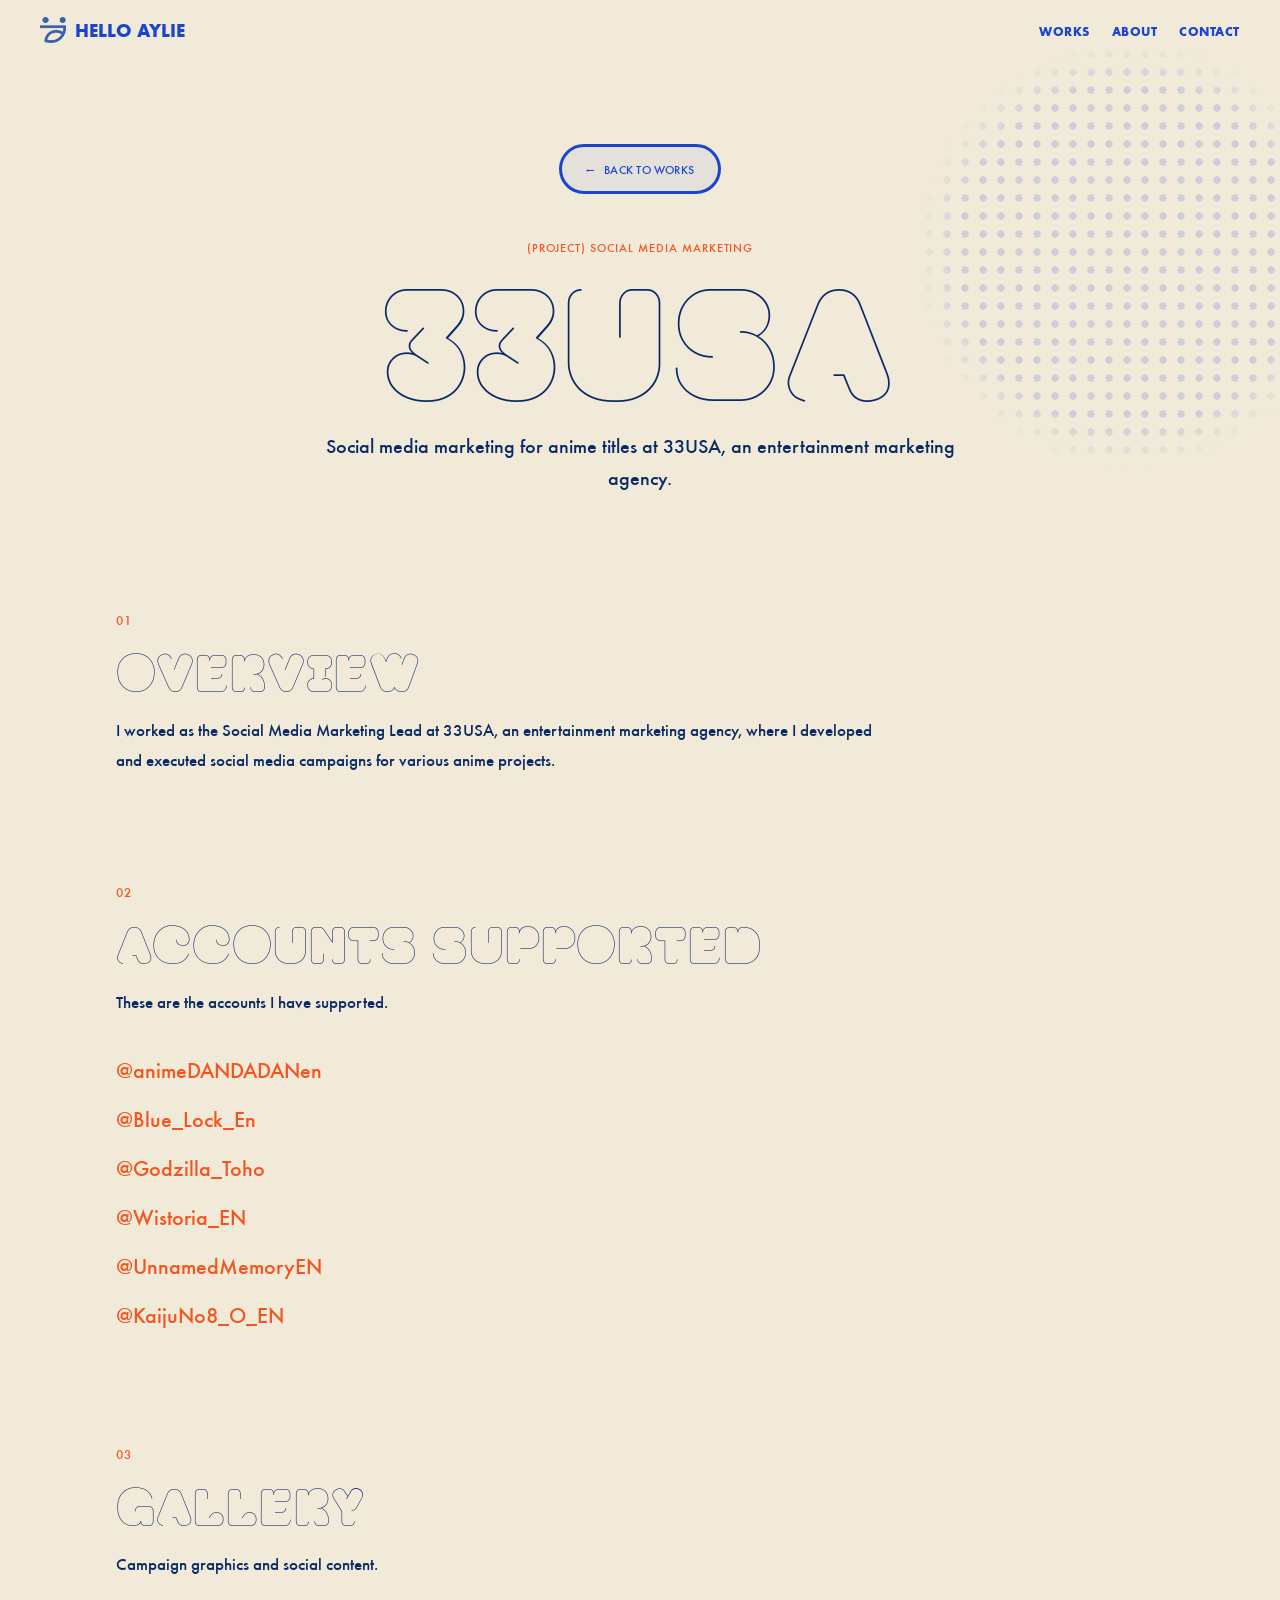
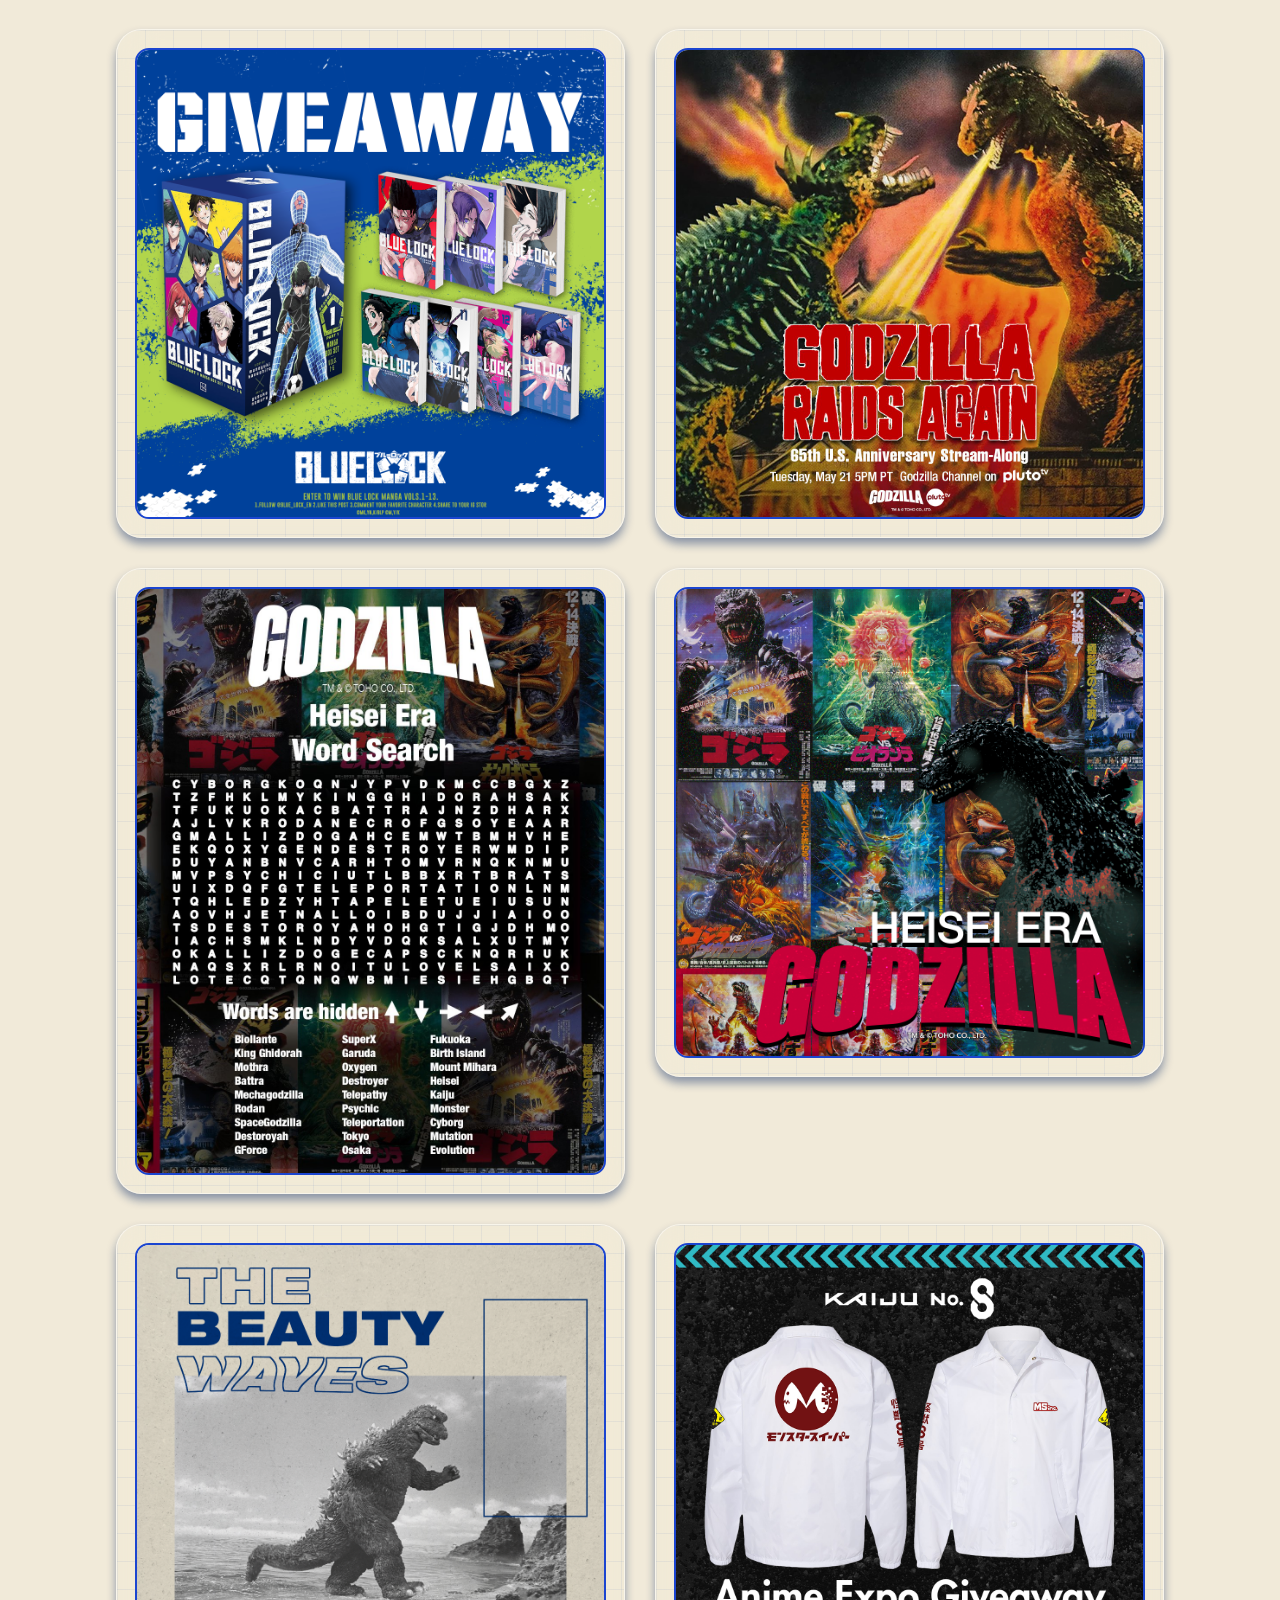
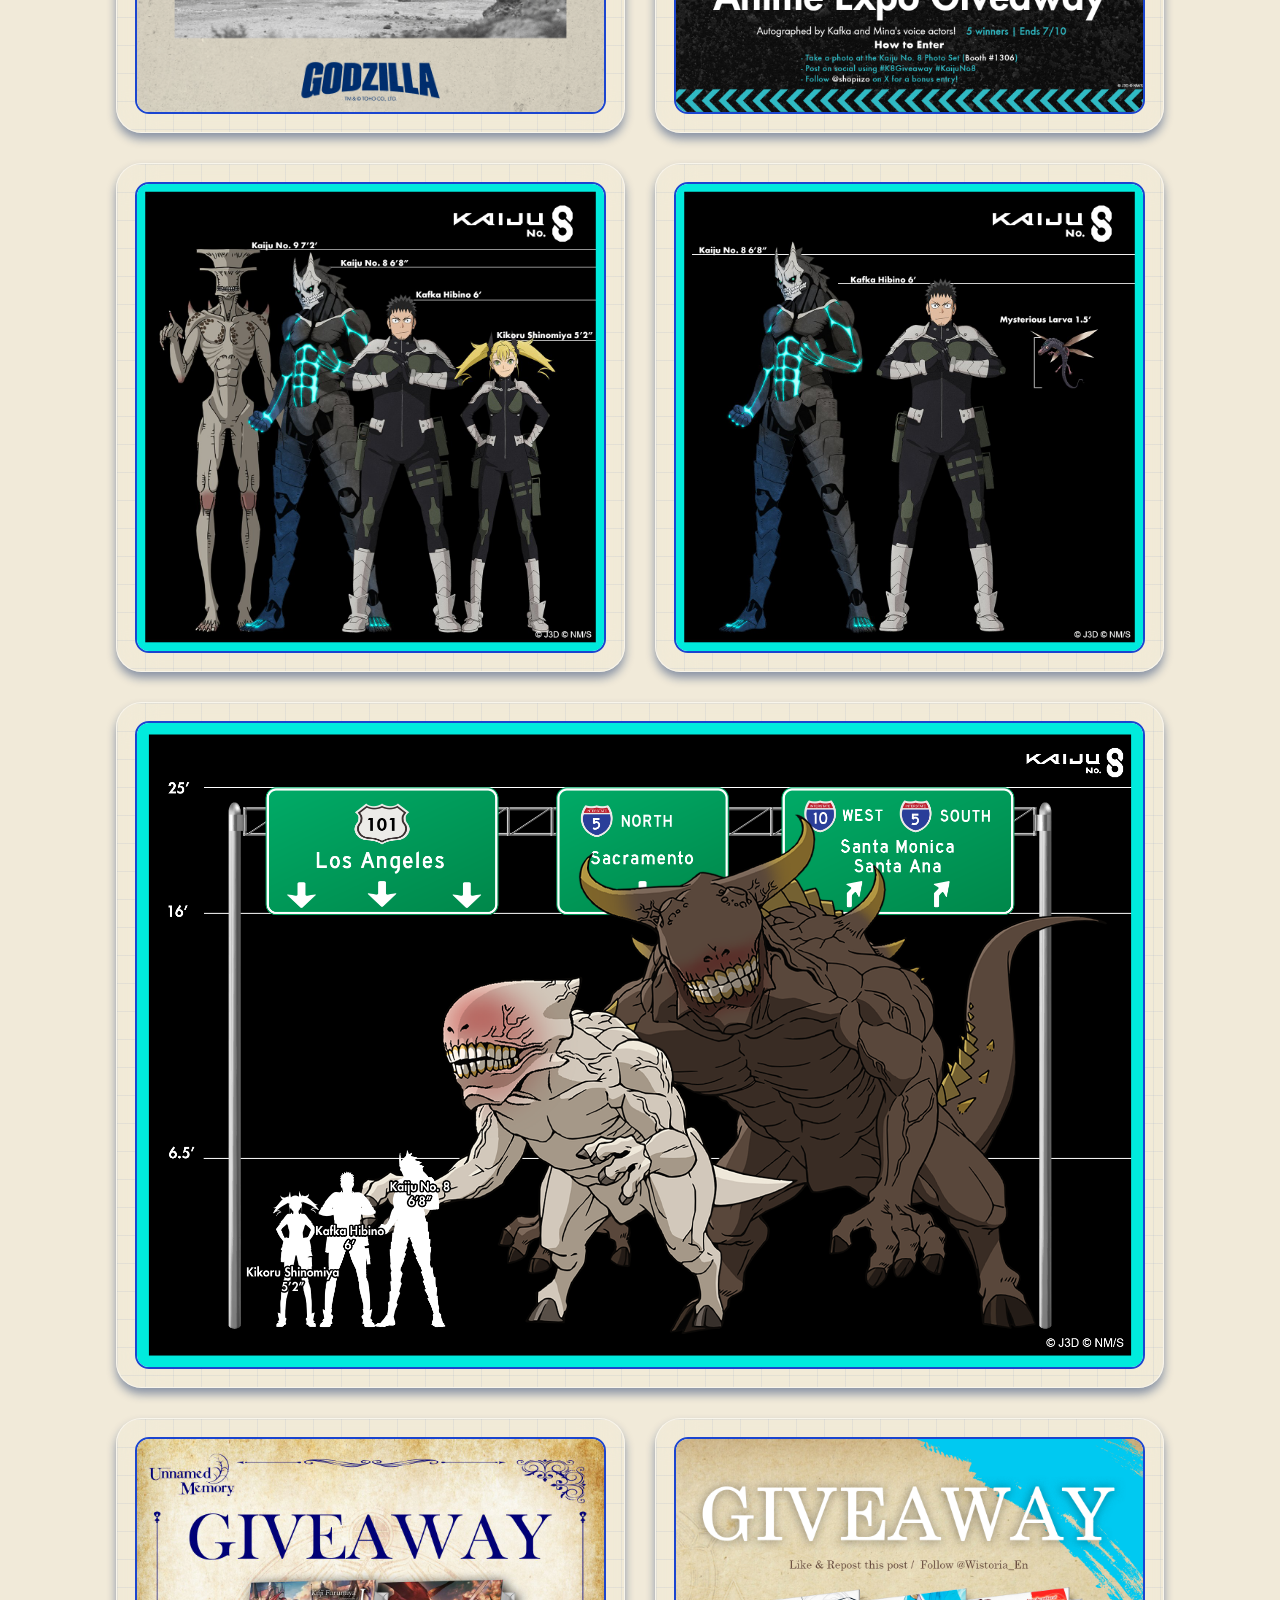
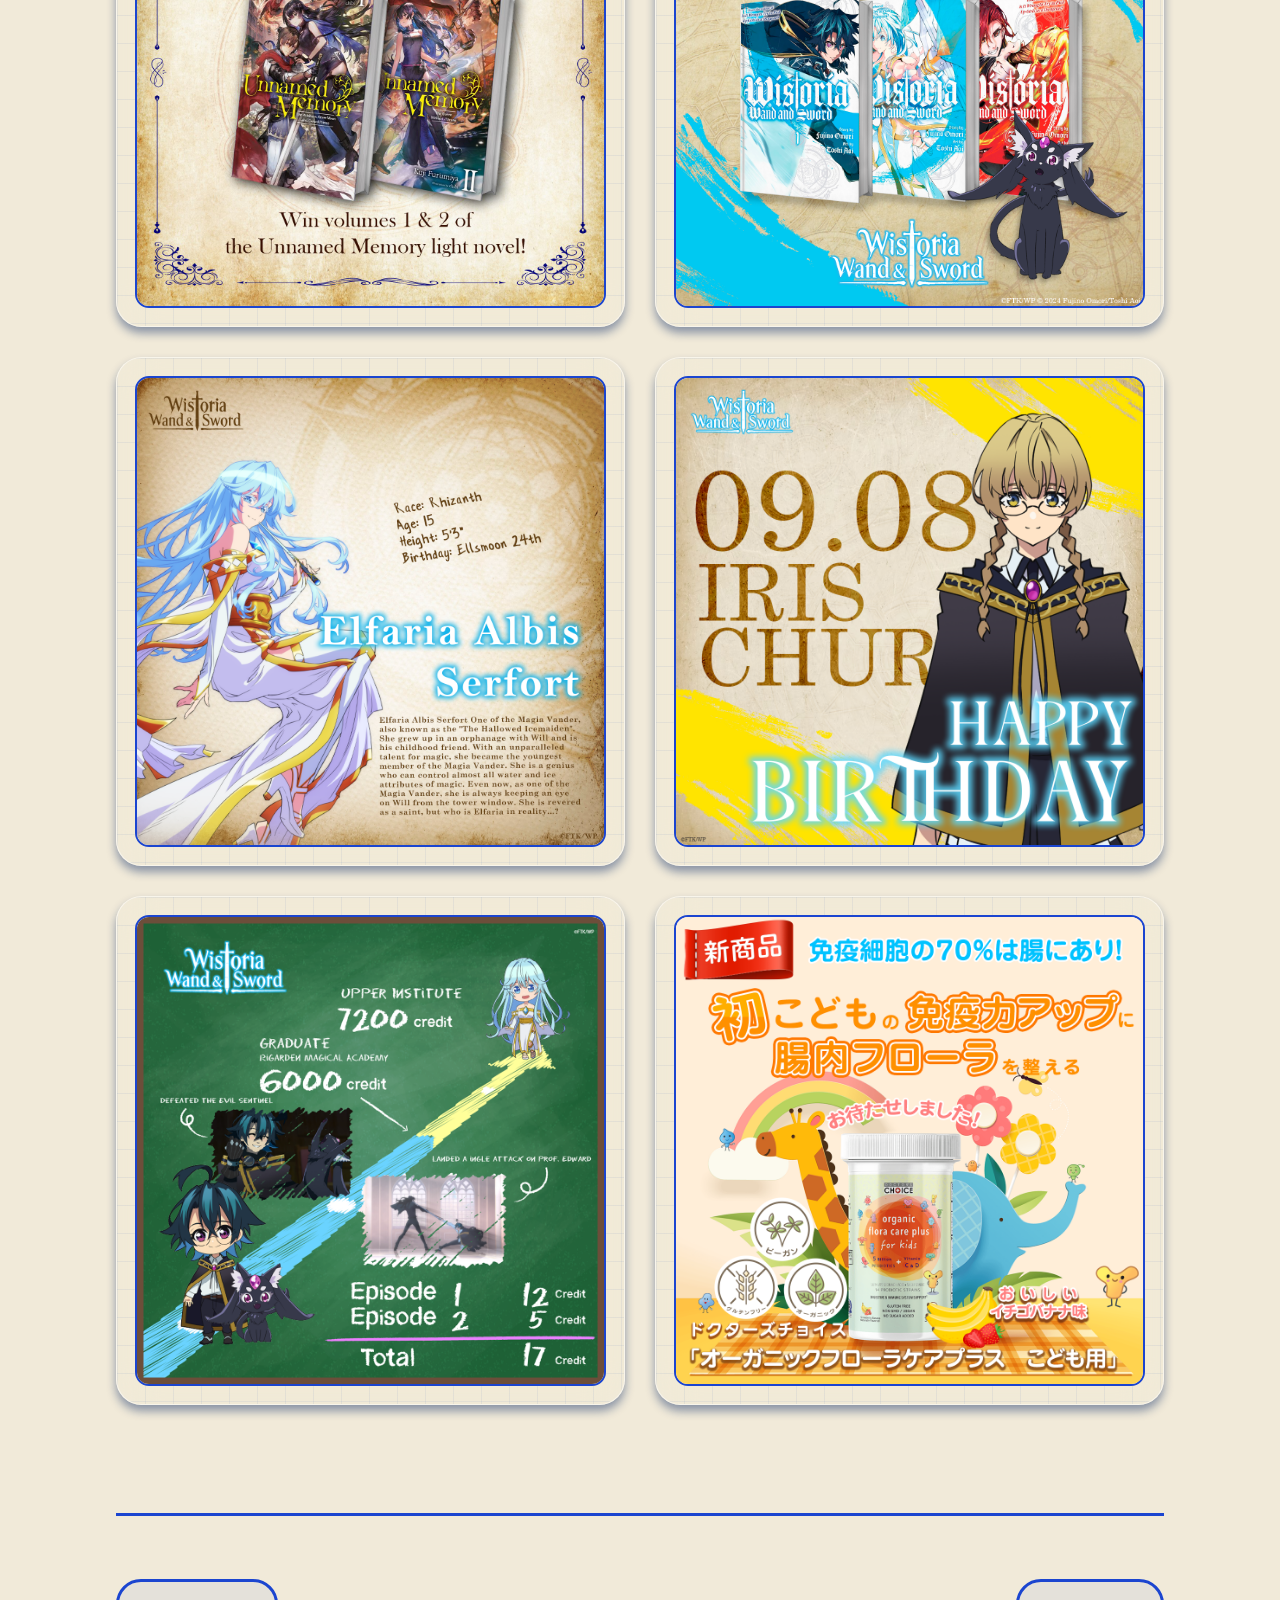
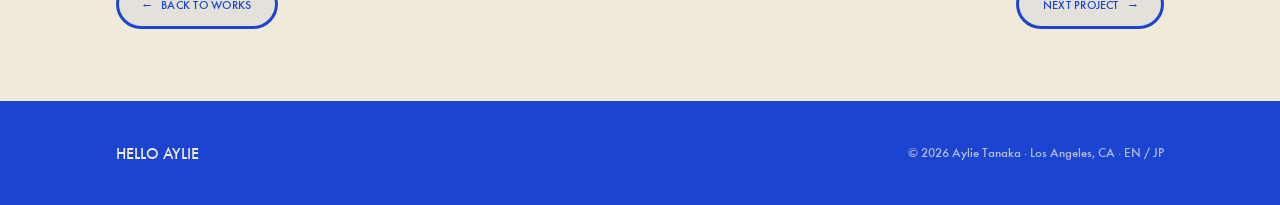
==== 33USA.html @ 807443b5 "first commit" ====
<!doctype html>
<html lang="en">
<head>
<meta charset="utf-8" />
<meta name="viewport" content="width=device-width, initial-scale=1" />
<title>33USA — Aylie Tanaka</title>
<link rel="icon" href="assets/aylie-logo-blue.png" />
<link rel="preconnect" href="https://fonts.googleapis.com" />
<link rel="preconnect" href="https://fonts.gstatic.com" crossorigin />
<link href="https://fonts.googleapis.com/css2?family=Bungee+Hairline&family=Bungee&display=swap" rel="stylesheet" />
<link rel="stylesheet" href="lima-font.css" />
<link rel="stylesheet" href="fascinate-font.css" />
<link rel="stylesheet" href="oi-font.css" />
<link rel="stylesheet" href="moirai-font.css" />
<link rel="stylesheet" href="colors_and_type.css" />
<link rel="stylesheet" href="futura-font.css" />
<link rel="stylesheet" href="riso.css" />
<style>
  * { box-sizing: border-box; margin: 0; padding: 0; }
  :root {
    --blue: #1B45D0; --navy: #0A2A66; --gold: #F4541E; --red: #E03A1C; --cream: #F1EAD9; --lgray: #E4E1DA;
    --font-display: 'Moirai One', 'Oi', 'Lima', sans-serif;
    --font-fat: 'Futura', 'Jost', sans-serif;
    --ease: cubic-bezier(0.22, 0.61, 0.36, 1);
  }
  html { scroll-behavior: smooth; }
  body { background: var(--cream); color: var(--blue); font-family: var(--font-sans); overflow-x: hidden; }
  img { max-width: 100%; display: block; }
  a { color: inherit; text-decoration: none; }
  .wrap { max-width: 1160px; margin: 0 auto; padding: 0 clamp(20px, 5vw, 56px); }

  /* veil */
  #veil { position: fixed; inset: 0; background: var(--cream); z-index: 150; opacity: 0; pointer-events: none; transition: opacity .45s var(--ease); }
  #veil.show { opacity: 1; pointer-events: auto; }

  /* ===== FOLDER TABS (right-side nav) ===== */
  .folder-tabs { position: fixed; right: 0; top: 50%; transform: translateY(-50%); z-index: 70; display: flex; flex-direction: column; gap: 14px; }
  .ftab { position: relative; width: 122px; height: 184px; background: #cdc3ac; clip-path: polygon(100% 0, 100% 100%, 0 76%, 0 24%); filter: drop-shadow(-4px 5px 7px rgba(70,55,30,0.28)); display: flex; align-items: center; justify-content: flex-start; padding-left: 14px; cursor: pointer; transform: translateX(70px); transition: transform .4s var(--ease), background .25s var(--ease); }
  .ftab::before { content: ''; position: absolute; left: 0; top: 0; bottom: 0; width: 5px; background: var(--acc, transparent); }
  .ftab .ftab-label { writing-mode: vertical-rl; transform: rotate(180deg); font-family: 'Futura Text', var(--font-mono); font-size: 14px; font-weight: 700; letter-spacing: 0.2em; text-transform: lowercase; color: #5b5142; white-space: nowrap; }
  .ftab:hover { transform: translateX(34px); background: #d8cfb9; }
  .ftab.about { --acc: #1B45D0; }
  .ftab.work { --acc: #F4541E; }
  .ftab.contact { --acc: #E03A1C; }
  @media (max-width: 640px) {
    .folder-tabs { gap: 10px; }
    .ftab { width: 96px; height: 142px; transform: translateX(58px); padding-left: 11px; }
    .ftab:hover { transform: translateX(28px); }
    .ftab .ftab-label { font-size: 12px; letter-spacing: 0.14em; }
  }

  /* doodles */
  .doodle { position: absolute; color: var(--blue); pointer-events: none; z-index: 0; }
  .doodle.gold { color: var(--gold); }
  .doodle svg { width: 100%; height: 100%; display: block; overflow: visible; }
  @keyframes wiggle { 0%,100% { transform: rotate(-7deg); } 50% { transform: rotate(7deg); } }
  @keyframes bob { 0%,100% { transform: translateY(0); } 50% { transform: translateY(-12px); } }
  @keyframes spin { to { transform: rotate(360deg); } }
  @keyframes pulse { 0%,100% { transform: scale(1); opacity: .9; } 50% { transform: scale(1.25); opacity: 1; } }
  @keyframes drift { 0%,100% { transform: translate(0,0) rotate(0); } 50% { transform: translate(14px,-16px) rotate(10deg); } }
  .dwiggle { animation: wiggle 3.6s var(--ease) infinite; }
  .dbob { animation: bob 4s ease-in-out infinite; }
  .dspin { animation: spin 14s linear infinite; }
  .dpulse { animation: pulse 3s ease-in-out infinite; }
  .ddrift { animation: drift 8s ease-in-out infinite; }

  /* header */
  .site-head { position: fixed; top: 0; left: 0; right: 0; z-index: 60; display: flex; align-items: center; justify-content: space-between; padding: 16px clamp(16px, 5vw, 40px); }
  .site-head .logo { display: flex; align-items: center; gap: 9px; font-family: var(--font-display); font-size: 19px; color: var(--blue); }
  .site-head .logo img { width: 26px; height: 26px; object-fit: contain; }
  .site-nav { display: flex; gap: 22px; }
  .site-nav a { font-family: var(--font-display); font-size: 13px; letter-spacing: 0.04em; color: var(--blue); transition: color 200ms var(--ease); }
  .site-nav a:hover { color: var(--gold); }

  /* back / next pills */
  .navlink { display: inline-flex; align-items: center; gap: 10px; font-family: var(--font-fat); font-size: 12px; letter-spacing: 0.02em; color: var(--blue); background: var(--lgray); border: 3px solid var(--blue); border-radius: 999px; padding: 13px 24px; transition: transform .24s var(--ease), background .24s var(--ease), box-shadow .24s var(--ease); }
  .navlink:hover { background: var(--gold); transform: translate(-2px,-2px); box-shadow: 5px 6px 0 var(--blue); }
  .navlink .a { transition: transform .24s var(--ease); }
  .navlink.back:hover .a { transform: translateX(-5px); }
  .navlink.next:hover .a { transform: translateX(5px); }

  /* hero */
  .dp-hero { position: relative; padding: clamp(110px, 16vh, 170px) 0 clamp(40px, 7vh, 80px); text-align: center; }
  .dp-back-top { position: relative; z-index: 2; display: flex; justify-content: center; margin-bottom: clamp(26px, 4vw, 44px); }
  .dp-eyebrow { font-family: var(--font-fat); font-size: 12px; letter-spacing: 0.08em; color: var(--gold); margin-bottom: 18px; }
  .dp-title { font-family: var(--font-display); font-weight: 400; font-size: clamp(3.4rem, 16vw, 12rem); line-height: 0.9; letter-spacing: 0.03em; text-transform: uppercase; color: var(--blue); }
  .dp-sub { font-family: var(--font-sans); font-size: clamp(15px, 1.8vw, 20px); line-height: 1.6; color: var(--blue); max-width: 640px; margin: 26px auto 0; }
  .dp-disclaimer { font-family: var(--font-sans); font-size: 12px; color: rgba(0,60,166,0.5); margin-top: 16px; font-style: italic; }

  /* section rows */
  .dp-section { padding: clamp(34px, 6vh, 70px) 0; }
  .dp-row { display: grid; grid-template-columns: 1fr; gap: clamp(22px, 3.5vw, 44px); align-items: center; }
  .dp-row.rev { grid-template-columns: 1fr; }
  .dp-row.rev .dp-text { order: 0; }
  .dp-row .dp-text { max-width: 760px; }
  .dp-num { font-family: var(--font-fat); font-size: 13px; color: var(--gold); letter-spacing: 0.04em; margin-bottom: 16px; }
  .dp-h { font-family: var(--font-display); font-weight: 400; font-size: clamp(1.8rem, 4vw, 3rem); line-height: 1; letter-spacing: 0.02em; text-transform: uppercase; color: var(--blue); margin-bottom: 20px; }
  .dp-p { font-family: var(--font-sans); font-size: clamp(15px, 1.5vw, 17px); line-height: 1.8; color: var(--blue); max-width: 520px; }
  .dp-duo { display: grid; grid-template-columns: 1fr; gap: clamp(22px, 3.5vw, 44px); margin-top: clamp(24px, 3.5vw, 44px); }
  .dp-textfull { max-width: 760px; }
  .dp-textfull .dp-p { max-width: 760px; }
  .acct-list { list-style: none; margin: clamp(20px,3vw,30px) 0 0; padding: 0; display: flex; flex-direction: column; gap: 4px; max-width: 520px; }
  .acct-list a { font-family: var(--font-fat); font-size: clamp(16px, 2.2vw, 22px); color: var(--gold); text-decoration: none; display: inline-block; padding: 6px 0; transition: opacity 200ms var(--ease); }
  .acct-list a:hover { text-decoration: underline; text-underline-offset: 4px; opacity: 0.8; }

  /* image card (grid-paper) — large, no tilt */
  .box { position: relative; background: rgba(241, 234, 217, 0.55); -webkit-backdrop-filter: blur(10px) saturate(1.2); backdrop-filter: blur(10px) saturate(1.2); border: 1px solid rgba(255,255,255,0.5); border-radius: clamp(18px, 2vw, 28px); padding: clamp(12px, 1.6vw, 18px); overflow: hidden; box-shadow: 0 4px 10px rgba(10,42,102,0.20); }
  .dp-duo .box, .gallery .box { background: rgba(241, 234, 217, 0.40); -webkit-backdrop-filter: blur(20px) saturate(1.3); backdrop-filter: blur(20px) saturate(1.3); box-shadow: 0 6px 10px rgba(10,42,102,0.45); }
  .box::before { content: ''; position: absolute; inset: 0; z-index: 0; pointer-events: none; background-image: linear-gradient(rgba(0,60,166,0.06) 1px, transparent 1px), linear-gradient(90deg, rgba(0,60,166,0.06) 1px, transparent 1px); background-size: 28px 28px; }
  .box .shot { position: relative; z-index: 1; border-radius: 14px; overflow: hidden; border: 2px solid var(--blue); aspect-ratio: 16 / 9; background: var(--cream); }
  .box .shot img { width: 100%; height: 100%; object-fit: cover; }
  .box.t-left .shot, .box.t-right .shot { transform: none; }
  .box .p-acc { position: absolute; z-index: 2; pointer-events: none; }
  .box .p-acc svg { width: 100%; height: 100%; display: block; overflow: visible; }

  /* bottom nav */
  .dp-foot-nav { display: flex; align-items: center; justify-content: space-between; gap: 18px; flex-wrap: wrap; padding: clamp(40px, 7vh, 90px) 0 0; border-top: 3px solid var(--blue); margin-top: clamp(40px, 6vh, 80px); }

  footer { background: var(--blue); color: rgba(248,239,224,0.7); padding: 40px 0; margin-top: clamp(50px, 8vh, 100px); }
  .foot-row { display: flex; align-items: center; justify-content: space-between; gap: 18px; flex-wrap: wrap; font-family: var(--font-sans); font-size: 13px; }
  .foot-row .fb { font-family: var(--font-fat); color: var(--cream); font-size: 16px; }

  /* reveal — alternating horizontal slide-in */
  .reveal { opacity: 0; transform: translateX(-72px); transition: opacity 560ms var(--ease), transform 560ms var(--ease); will-change: opacity, transform; }
  .reveal.from-right { transform: translateX(72px); }
  .reveal.is-visible { opacity: 1; transform: none; }

  /* gallery grid */
  .gallery { display: grid; grid-template-columns: 1fr 1fr; gap: clamp(16px, 2.4vw, 30px); margin-top: clamp(28px, 4vw, 50px); align-items: start; }
  .gallery .box .shot { aspect-ratio: auto; background: #fff; }
  .gallery .box .shot img { width: 100%; height: auto; object-fit: contain; display: block; }
  .gallery .span2 { grid-column: 1 / -1; }
  @media (max-width: 760px) { .gallery { grid-template-columns: 1fr; } }

  @media (max-width: 860px) {
    .site-nav { display: none; }
    .dp-row, .dp-row.rev { grid-template-columns: 1fr; gap: 30px; }
    .dp-row.rev .dp-text { order: 0; }
    .dp-duo { grid-template-columns: 1fr; }
  }
  @media (prefers-reduced-motion: reduce) {
    .doodle, .box .shot { animation: none !important; }
    .reveal { opacity: 1 !important; transform: none !important; transition: none; }
  }

  /* ---- Protect project media from glass/noise: images always crisp & on top ---- */
  .box .shot { position: relative; z-index: 2; isolation: isolate; -webkit-backdrop-filter: none !important; backdrop-filter: none !important; filter: none !important; mix-blend-mode: normal !important; }
  .box .shot img, .box .shot video { filter: none !important; -webkit-backdrop-filter: none !important; backdrop-filter: none !important; mix-blend-mode: normal !important; opacity: 1 !important; }

  /* ---- Kill image parallax / ghosting: media stays perfectly still ---- */
  .ca-layer { display: none !important; }
  .box .shot img, .box .shot video { transform: none !important; transition: none !important; will-change: auto !important; }

  /* Futura header override */
  .site-head .logo, .site-nav a { font-family: 'Futura', 'Jost', sans-serif !important; font-weight: 700; }
</style>
</head>
<body>
<div id="veil" class="show"></div>

<header class="site-head">
  <a href="index.html#top" class="logo" data-pagelink><img src="assets/aylie-logo-blue.png" alt="Aylie" />HELLO AYLIE</a>
  <nav class="site-nav">
    <a href="index.html#works" data-pagelink>WORKS</a>
    <a href="index.html#about" data-pagelink>ABOUT</a>
    <a href="index.html#contact" data-pagelink>CONTACT</a>
  </nav>
</header>

<!-- HERO -->
<section class="dp-hero">

  <div class="wrap">
    <div class="dp-back-top"><a href="index.html#works" class="navlink back" data-pagelink><span class="a">←</span> BACK TO WORKS</a></div>
    <div class="dp-eyebrow">(PROJECT) SOCIAL MEDIA MARKETING</div>
    <h1 class="dp-title" style="font-size:clamp(3rem,12vw,9rem);">33USA</h1>
    <p class="dp-sub">Social media marketing for anime titles at 33USA, an entertainment marketing agency.</p>
  </div>
</section>

<!-- SECTION 1 — OVERVIEW -->
<section class="dp-section">
  <div class="wrap">
    <div class="dp-textfull reveal">
      <div class="dp-num">01</div>
      <h2 class="dp-h">Overview</h2>
      <p class="dp-p">I worked as the Social Media Marketing Lead at 33USA, an entertainment marketing agency, where I developed and executed social media campaigns for various anime projects.</p>
    </div>
  </div>
</section>

<!-- SECTION 2 — ACCOUNTS -->
<section class="dp-section">
  <div class="wrap">
    <div class="dp-textfull reveal">
      <div class="dp-num">02</div>
      <h2 class="dp-h">Accounts supported</h2>
      <p class="dp-p">These are the accounts I have supported.</p>
      <ul class="acct-list reveal">
        <li><a href="https://x.com/animeDANDADANen" target="_blank" rel="noopener">@animeDANDADANen</a></li>
        <li><a href="https://x.com/Blue_Lock_En" target="_blank" rel="noopener">@Blue_Lock_En</a></li>
        <li><a href="https://x.com/Godzilla_Toho" target="_blank" rel="noopener">@Godzilla_Toho</a></li>
        <li><a href="https://x.com/Wistoria_EN" target="_blank" rel="noopener">@Wistoria_EN</a></li>
        <li><a href="https://x.com/UnnamedMemoryEN" target="_blank" rel="noopener">@UnnamedMemoryEN</a></li>
        <li><a href="https://x.com/KaijuNo8_O_EN" target="_blank" rel="noopener">@KaijuNo8_O_EN</a></li>
      </ul>
    </div>
  </div>
</section>

<!-- SECTION 3 — GALLERY -->
<section class="dp-section">
  <div class="wrap">
    <div class="dp-textfull reveal">
      <div class="dp-num">03</div>
      <h2 class="dp-h">Gallery</h2>
      <p class="dp-p">Campaign graphics and social content.</p>
    </div>
    <div class="gallery">
      <div class="box reveal"><div class="shot"><img src="assets/33-bluelock-giveaway.png" alt="Blue Lock manga box set giveaway" loading="lazy" /></div></div>
      <div class="box reveal"><div class="shot"><img src="assets/33-godzilla-raids.jpg" alt="Godzilla Raids Again stream-along" loading="lazy" /></div></div>
      <div class="box reveal"><div class="shot"><img src="assets/33-godzilla-wordsearch.jpg" alt="Godzilla Heisei Era word search" loading="lazy" /></div></div>
      <div class="box reveal"><div class="shot"><img src="assets/33-godzilla-beauty.png" alt="Godzilla The Beauty Waves" loading="lazy" /></div></div>
      <div class="box reveal"><div class="shot"><img src="assets/33-godzilla-heisei.png" alt="Heisei Era Godzilla poster collage" loading="lazy" /></div></div>
      <div class="box reveal"><div class="shot"><img src="assets/33-kaiju-jacket.png" alt="Kaiju No. 8 Anime Expo jacket giveaway" loading="lazy" /></div></div>
      <div class="box reveal"><div class="shot"><img src="assets/33-kaiju-heights4.jpg" alt="Kaiju No. 8 height comparison" loading="lazy" /></div></div>
      <div class="box reveal"><div class="shot"><img src="assets/33-kaiju-heights-larva.jpg" alt="Kaiju No. 8 height comparison with larva" loading="lazy" /></div></div>
      <div class="box span2 reveal"><div class="shot"><img src="assets/33-kaiju-heights-freeway.png" alt="Kaiju No. 8 freeway height comparison" loading="lazy" /></div></div>
      <div class="box reveal"><div class="shot"><img src="assets/33-unnamed-giveaway.jpg" alt="Unnamed Memory light novel giveaway" loading="lazy" /></div></div>
      <div class="box reveal"><div class="shot"><img src="assets/33-wistoria-giveaway.png" alt="Wistoria Wand and Sword giveaway" loading="lazy" /></div></div>
      <div class="box reveal"><div class="shot"><img src="assets/33-wistoria-elfaria.png" alt="Wistoria character bio — Elfaria" loading="lazy" /></div></div>
      <div class="box reveal"><div class="shot"><img src="assets/33-wistoria-iris.png" alt="Wistoria birthday — Iris Chur" loading="lazy" /></div></div>
      <div class="box reveal"><div class="shot"><img src="assets/33-wistoria-credit.png" alt="Wistoria credit chalkboard graphic" loading="lazy" /></div></div>
      <div class="box reveal"><div class="shot"><img src="assets/33-doctors-choice.png" alt="Doctor's Choice kids supplement campaign" loading="lazy" /></div></div>
    </div>
  </div>
</section>

<!-- BOTTOM NAV -->
<section>
  <div class="wrap">
    <div class="dp-foot-nav">
      <a href="index.html#works" class="navlink back" data-pagelink><span class="a">←</span> BACK TO WORKS</a>
      <a href="KAWAII SPECTRUM.html" class="navlink next" data-pagelink>NEXT PROJECT <span class="a">→</span></a>
    </div>
  </div>
</section>

<footer>
  <div class="wrap foot-row">
    <div class="fb">HELLO AYLIE</div>
    <div>© 2026 Aylie Tanaka · Los Angeles, CA · EN / JP</div>
  </div>
</footer>

<script>
  (function () {
    var reduced = window.matchMedia('(prefers-reduced-motion: reduce)').matches;
    var veil = document.getElementById('veil');
    requestAnimationFrame(function () { if (veil) veil.classList.remove('show'); });
    setTimeout(function () { if (veil) veil.style.display = 'none'; }, 800);

    /* reveals — alternate slide-in direction (odd: left, even: right) */
    var els = [].slice.call(document.querySelectorAll('.reveal'));
    var seen = new Map();
    els.forEach(function (el, idx) {
      el.classList.add(idx % 2 === 0 ? 'from-left' : 'from-right');
      var k = el.parentElement, i = seen.get(k) || 0; el.style.transitionDelay = Math.min(i * 90, 300) + 'ms'; seen.set(k, i + 1);
    });
    if (reduced) { els.forEach(function (el) { el.classList.add('is-visible'); }); }
    else {
      var pending = els.slice();
      function inView(el) { var r = el.getBoundingClientRect(); var h = window.innerHeight || document.documentElement.clientHeight; return r.top < h * 0.92 && r.bottom > 0; }
      function check() {
        for (var i = pending.length - 1; i >= 0; i--) { if (inView(pending[i])) { pending[i].classList.add('is-visible'); pending.splice(i, 1); } }
        if (!pending.length) { window.removeEventListener('scroll', check); window.removeEventListener('resize', check); }
      }
      window.addEventListener('scroll', check, { passive: true });
      window.addEventListener('resize', check);
      check(); setTimeout(check, 700); setTimeout(check, 1800);
    }

    /* page transition for internal links */
    document.addEventListener('click', function (e) {
      var a = e.target.closest ? e.target.closest('a[data-pagelink]') : null;
      if (!a) return;
      e.preventDefault();
      var href = a.getAttribute('href');
      if (veil) { veil.style.display = ''; void veil.offsetWidth; veil.classList.add('show'); }
      setTimeout(function () { location.href = href; }, 430);
    });
  })();
</script>
</body>
</html>
---- lima-font.css ----
/* Lima font - self-contained, base64 embedded (regenerated from uploads/Lima-Regular.woff2). */
@font-face {
  font-family: 'Lima';
  src: url([data-uri]) format('woff2'),
       url([data-uri]) format('truetype');
  font-weight: normal;
  font-style: normal;
  font-display: swap;
}
---- fascinate-font.css ----
/* Fascinate font - self-contained, base64 embedded. */
@font-face {
  font-family: 'Fascinate';
  src: url([data-uri]) format('truetype');
  font-weight: normal;
  font-style: normal;
  font-display: swap;
}
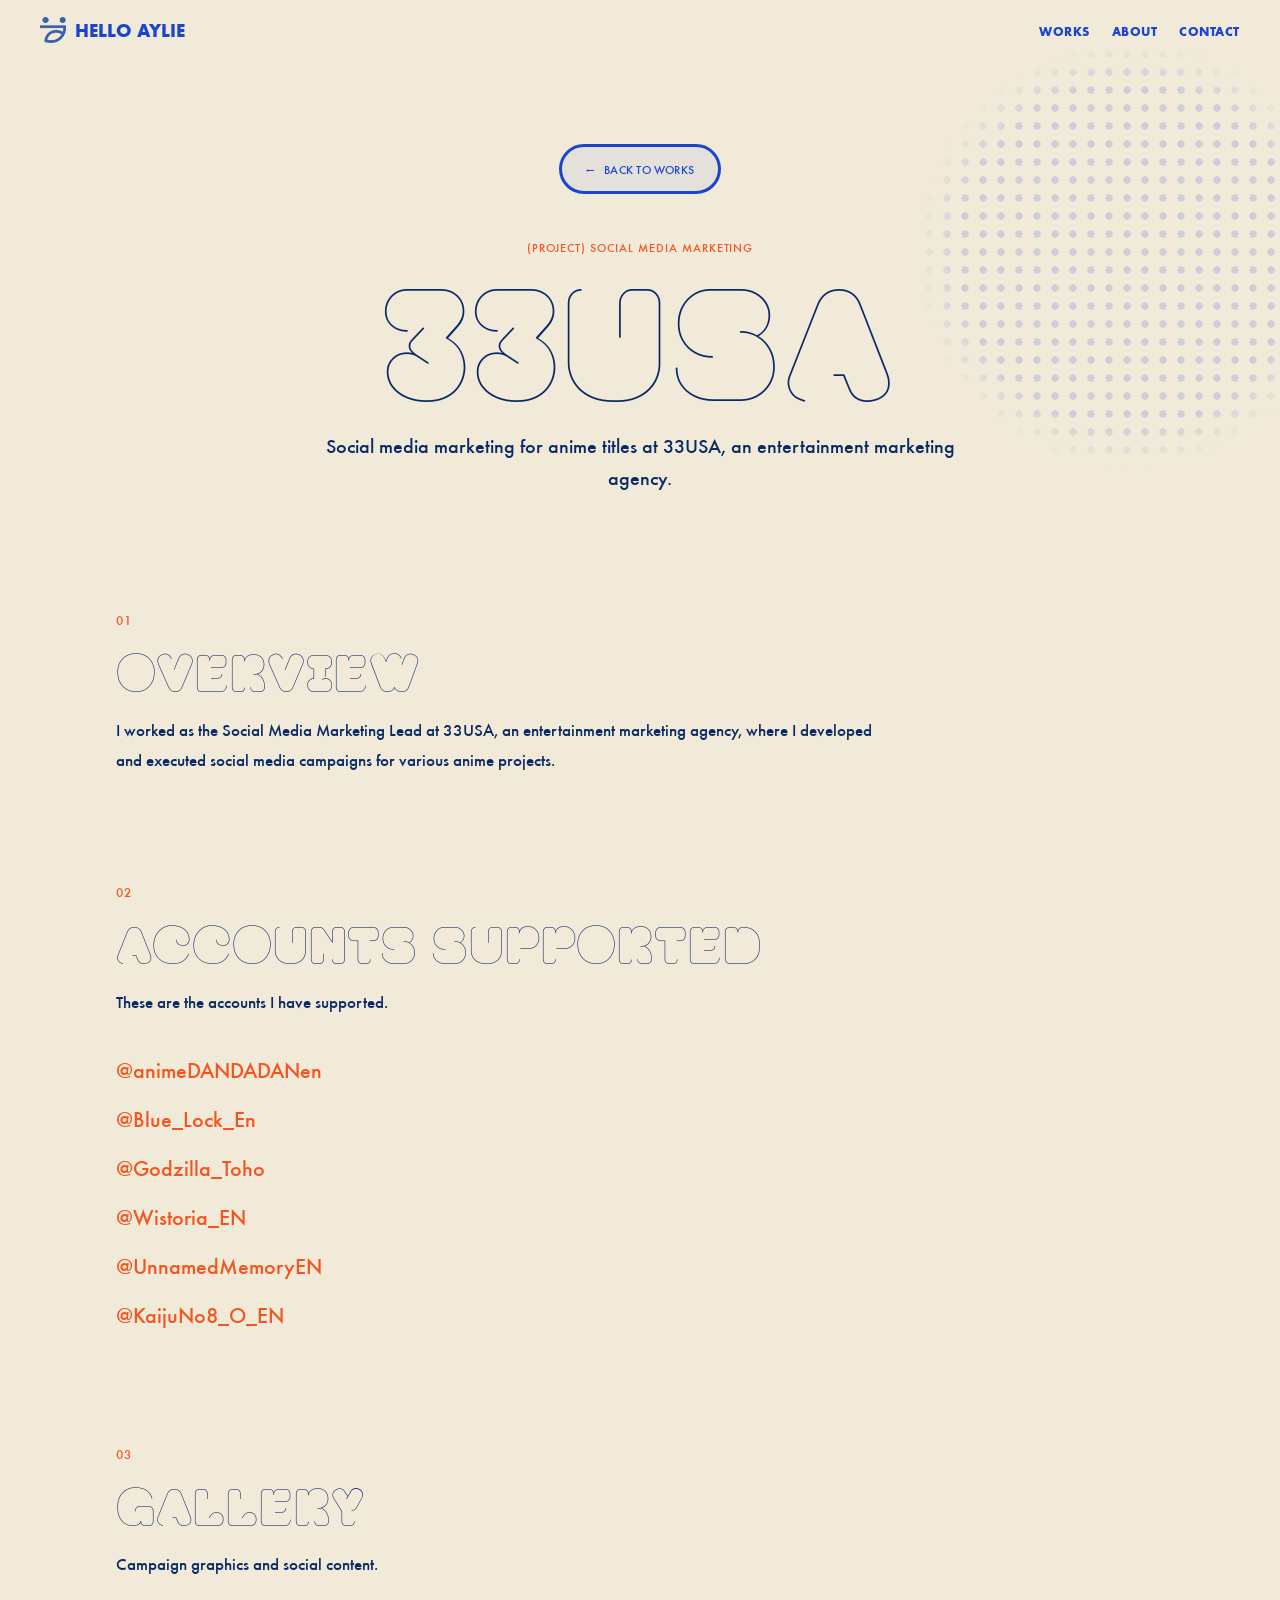
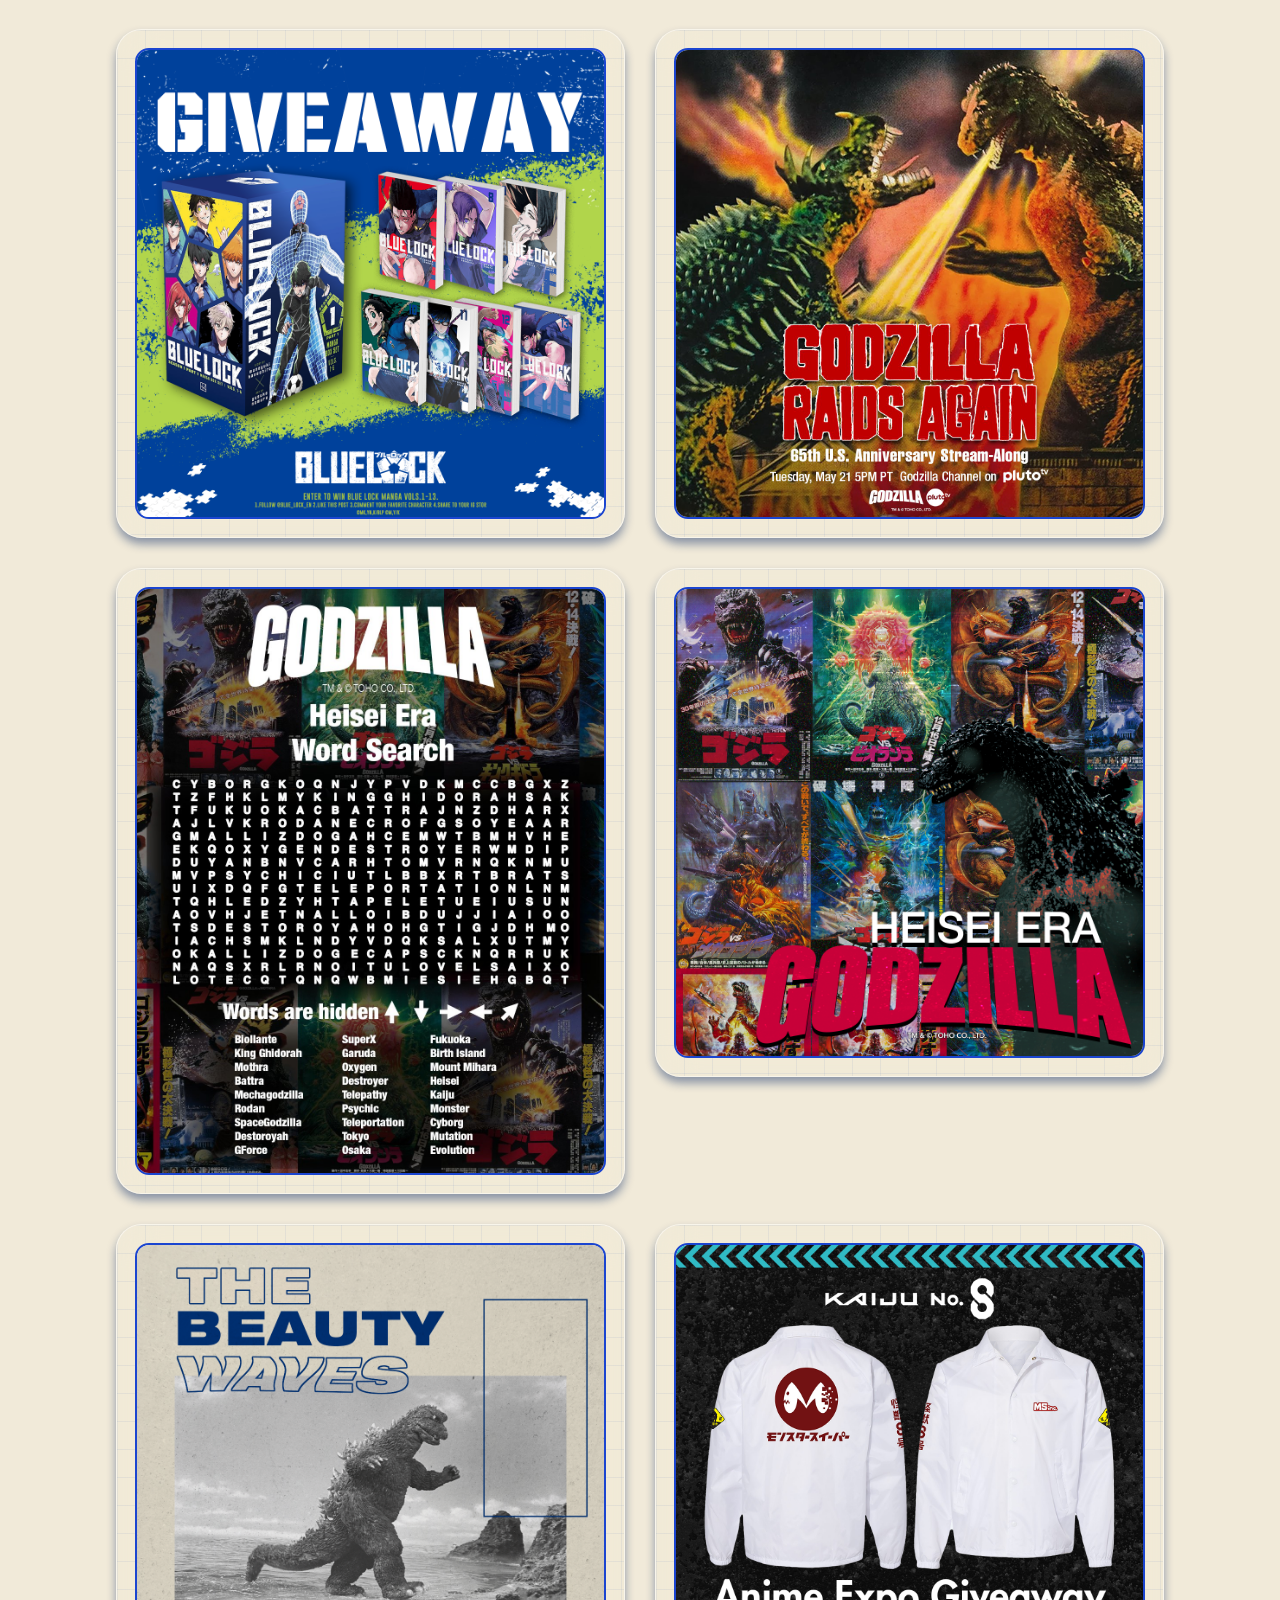
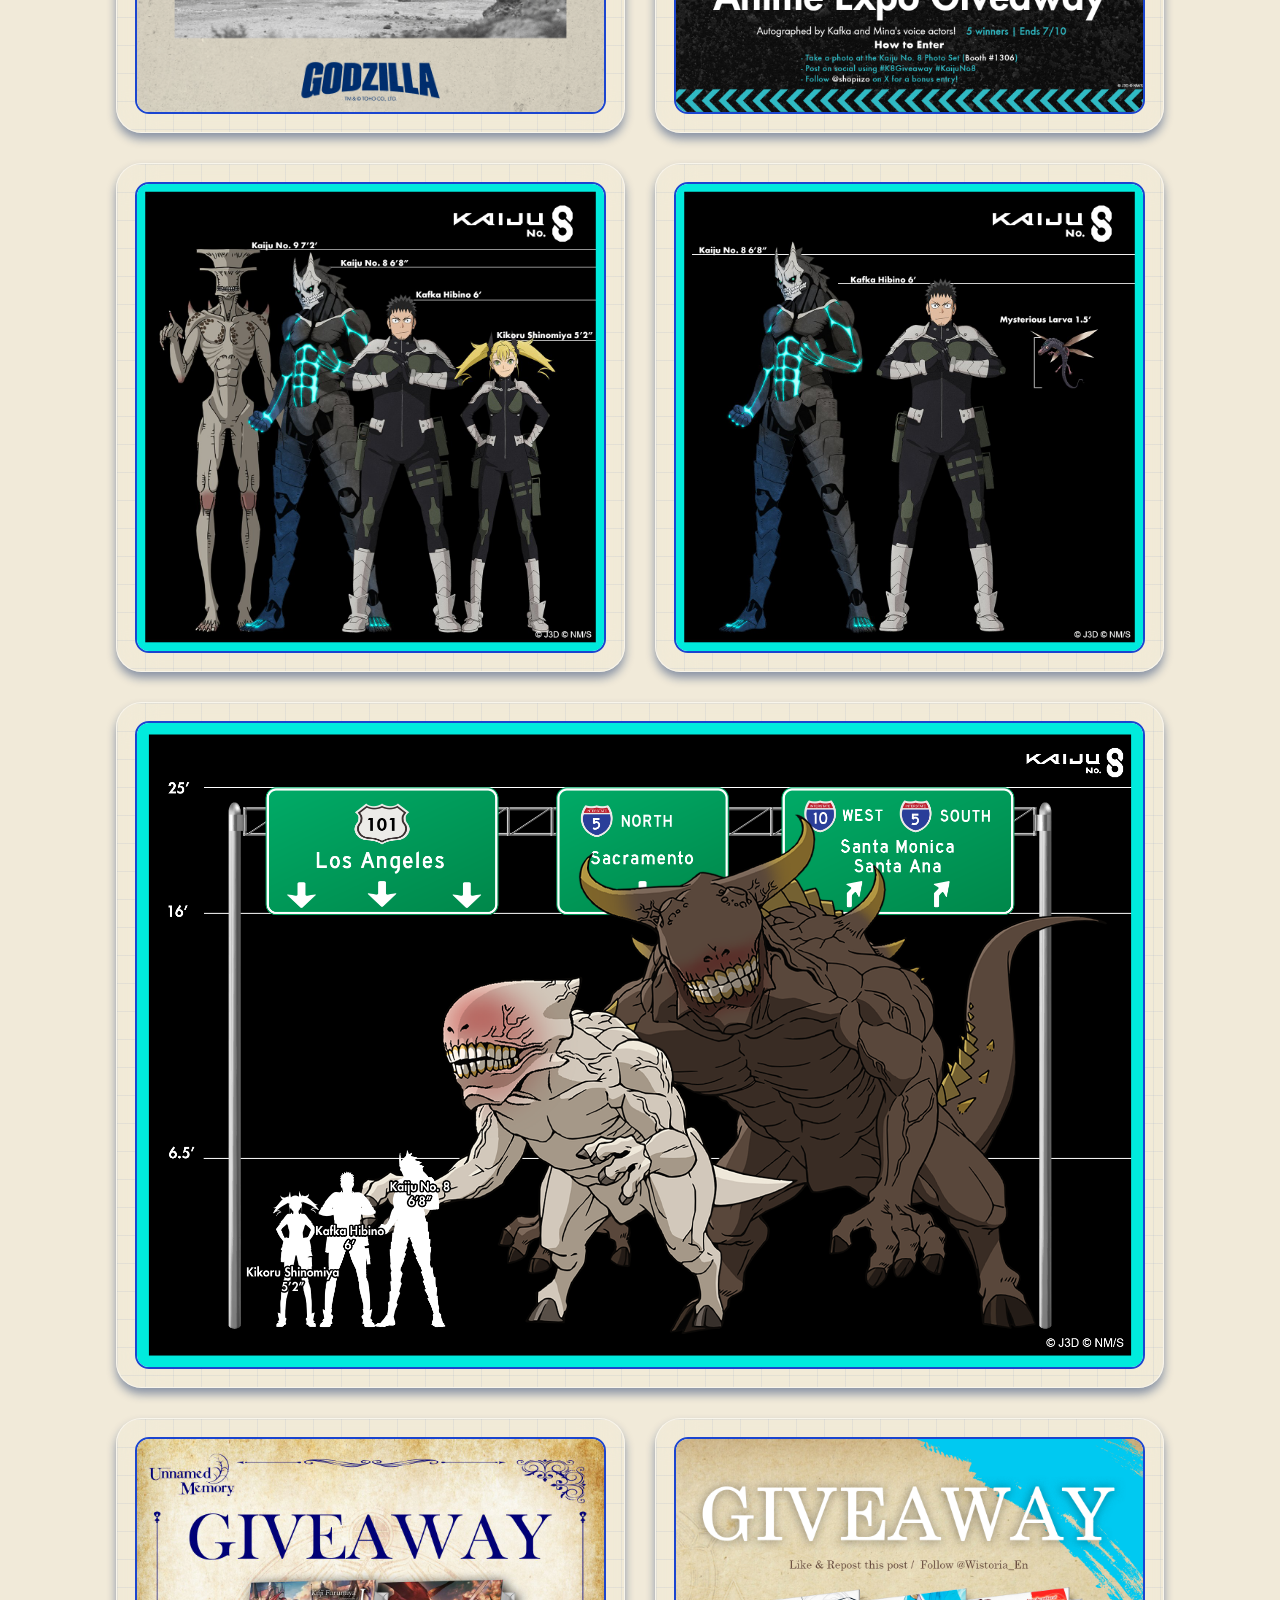
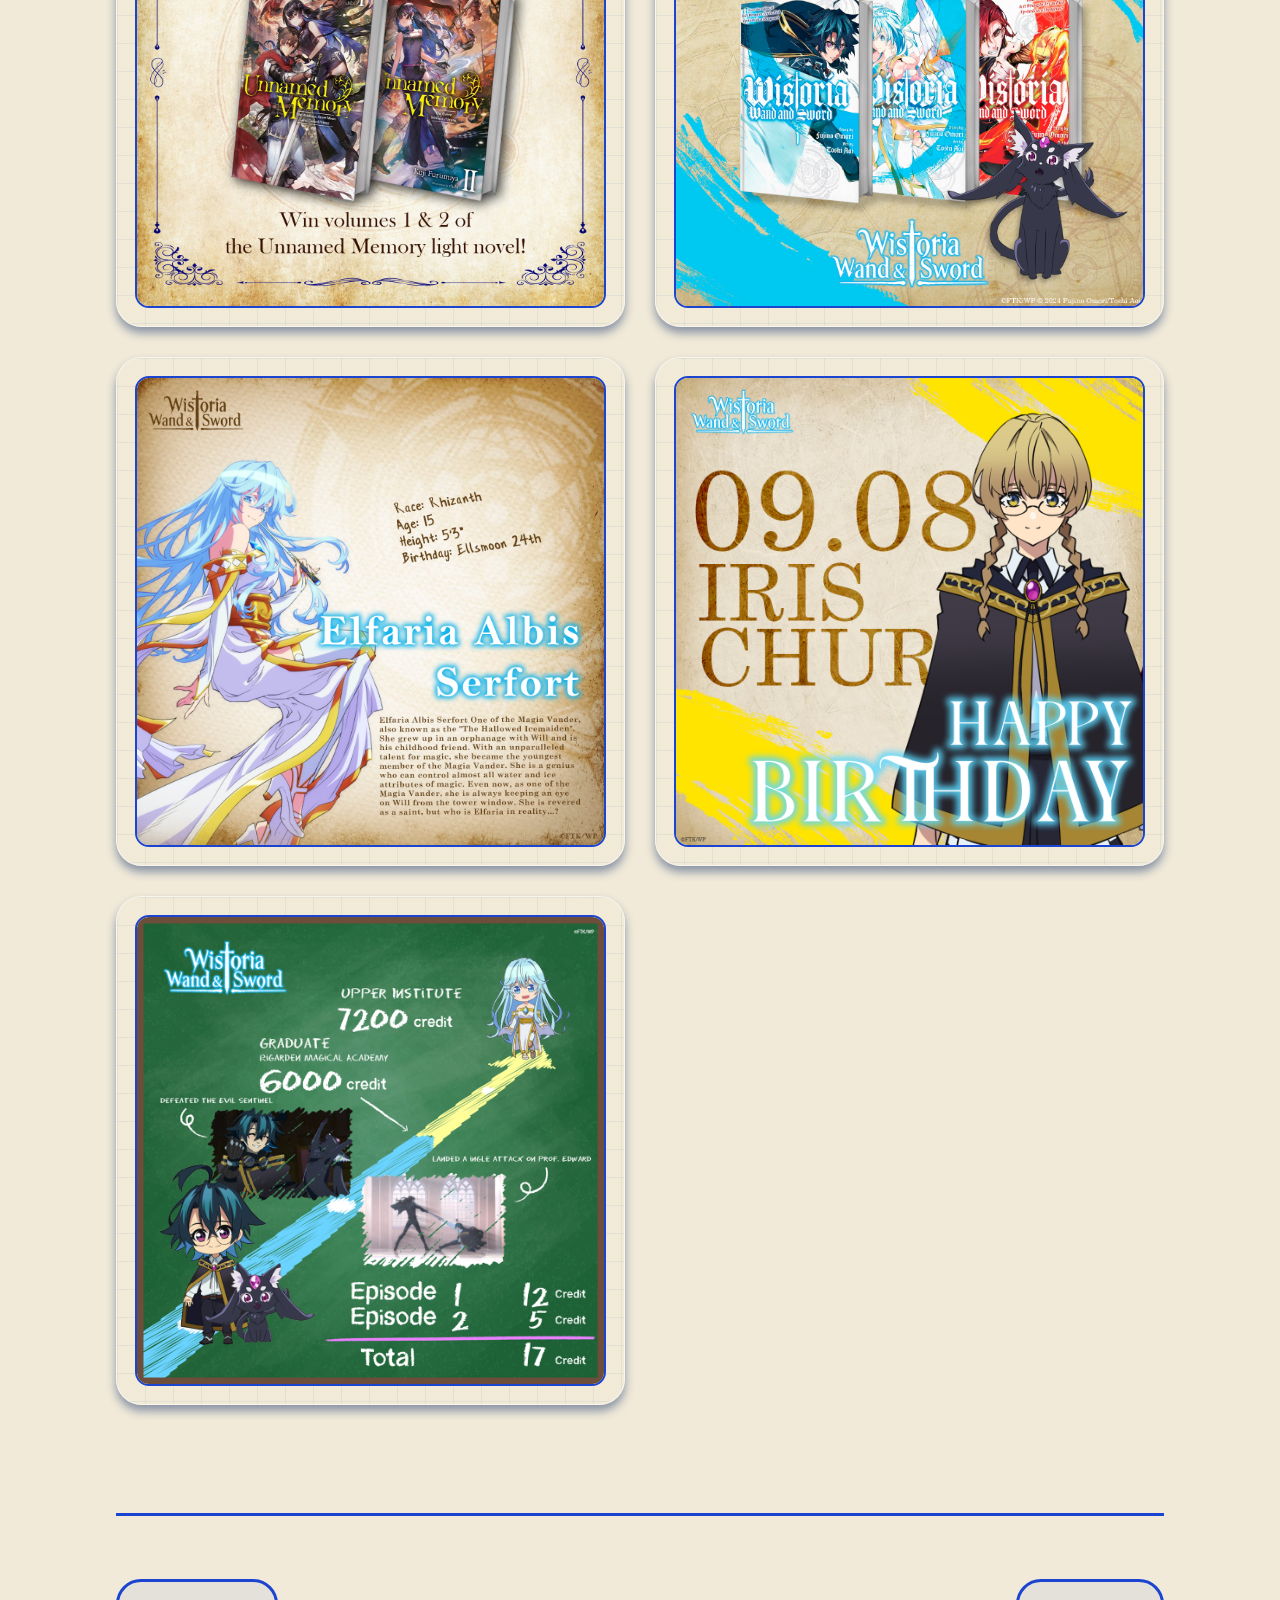
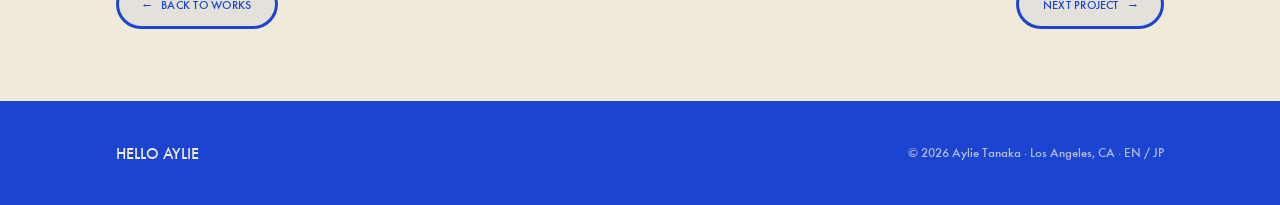
==== commit eafc4646: "update0629" ====
--- a/33USA.html
+++ b/33USA.html
@@ -4,7 +4,15 @@
 <meta charset="utf-8" />
 <meta name="viewport" content="width=device-width, initial-scale=1" />
 <title>33USA — Aylie Tanaka</title>
-<link rel="icon" href="assets/aylie-logo-blue.png" />
+<link rel="icon" type="image/png" href="assets/favicon.png" />
+<link rel="apple-touch-icon" href="assets/favicon.png" />
+<meta property="og:title" content="Aylie Tanaka — Portfolio" />
+<meta property="og:description" content="Graphic designer and marketing professional based in Los Angeles." />
+<meta property="og:image" content="https://portfolio-five-zeta-aum6fe37cc.vercel.app/assets/og-image.png" />
+<meta property="og:url" content="https://portfolio-five-zeta-aum6fe37cc.vercel.app/" />
+<meta property="og:type" content="website" />
+<meta name="twitter:card" content="summary_large_image" />
+<meta name="twitter:image" content="https://portfolio-five-zeta-aum6fe37cc.vercel.app/assets/og-image.png" />
 <link rel="preconnect" href="https://fonts.googleapis.com" />
 <link rel="preconnect" href="https://fonts.gstatic.com" crossorigin />
 <link href="https://fonts.googleapis.com/css2?family=Bungee+Hairline&family=Bungee&display=swap" rel="stylesheet" />
@@ -231,7 +239,6 @@
       <div class="box reveal"><div class="shot"><img src="assets/33-wistoria-elfaria.png" alt="Wistoria character bio — Elfaria" loading="lazy" /></div></div>
       <div class="box reveal"><div class="shot"><img src="assets/33-wistoria-iris.png" alt="Wistoria birthday — Iris Chur" loading="lazy" /></div></div>
       <div class="box reveal"><div class="shot"><img src="assets/33-wistoria-credit.png" alt="Wistoria credit chalkboard graphic" loading="lazy" /></div></div>
-      <div class="box reveal"><div class="shot"><img src="assets/33-doctors-choice.png" alt="Doctor's Choice kids supplement campaign" loading="lazy" /></div></div>
     </div>
   </div>
 </section>
--- a/riso.css
+++ b/riso.css
@@ -85,7 +85,7 @@
 .halftone { color: var(--blue) !important; }
 
 /* hero corner halftone burst */
-.hero::after, .dp-hero::after {
+.dp-hero::after {
   content: "";
   position: absolute;
   right: -60px; top: 8%;
